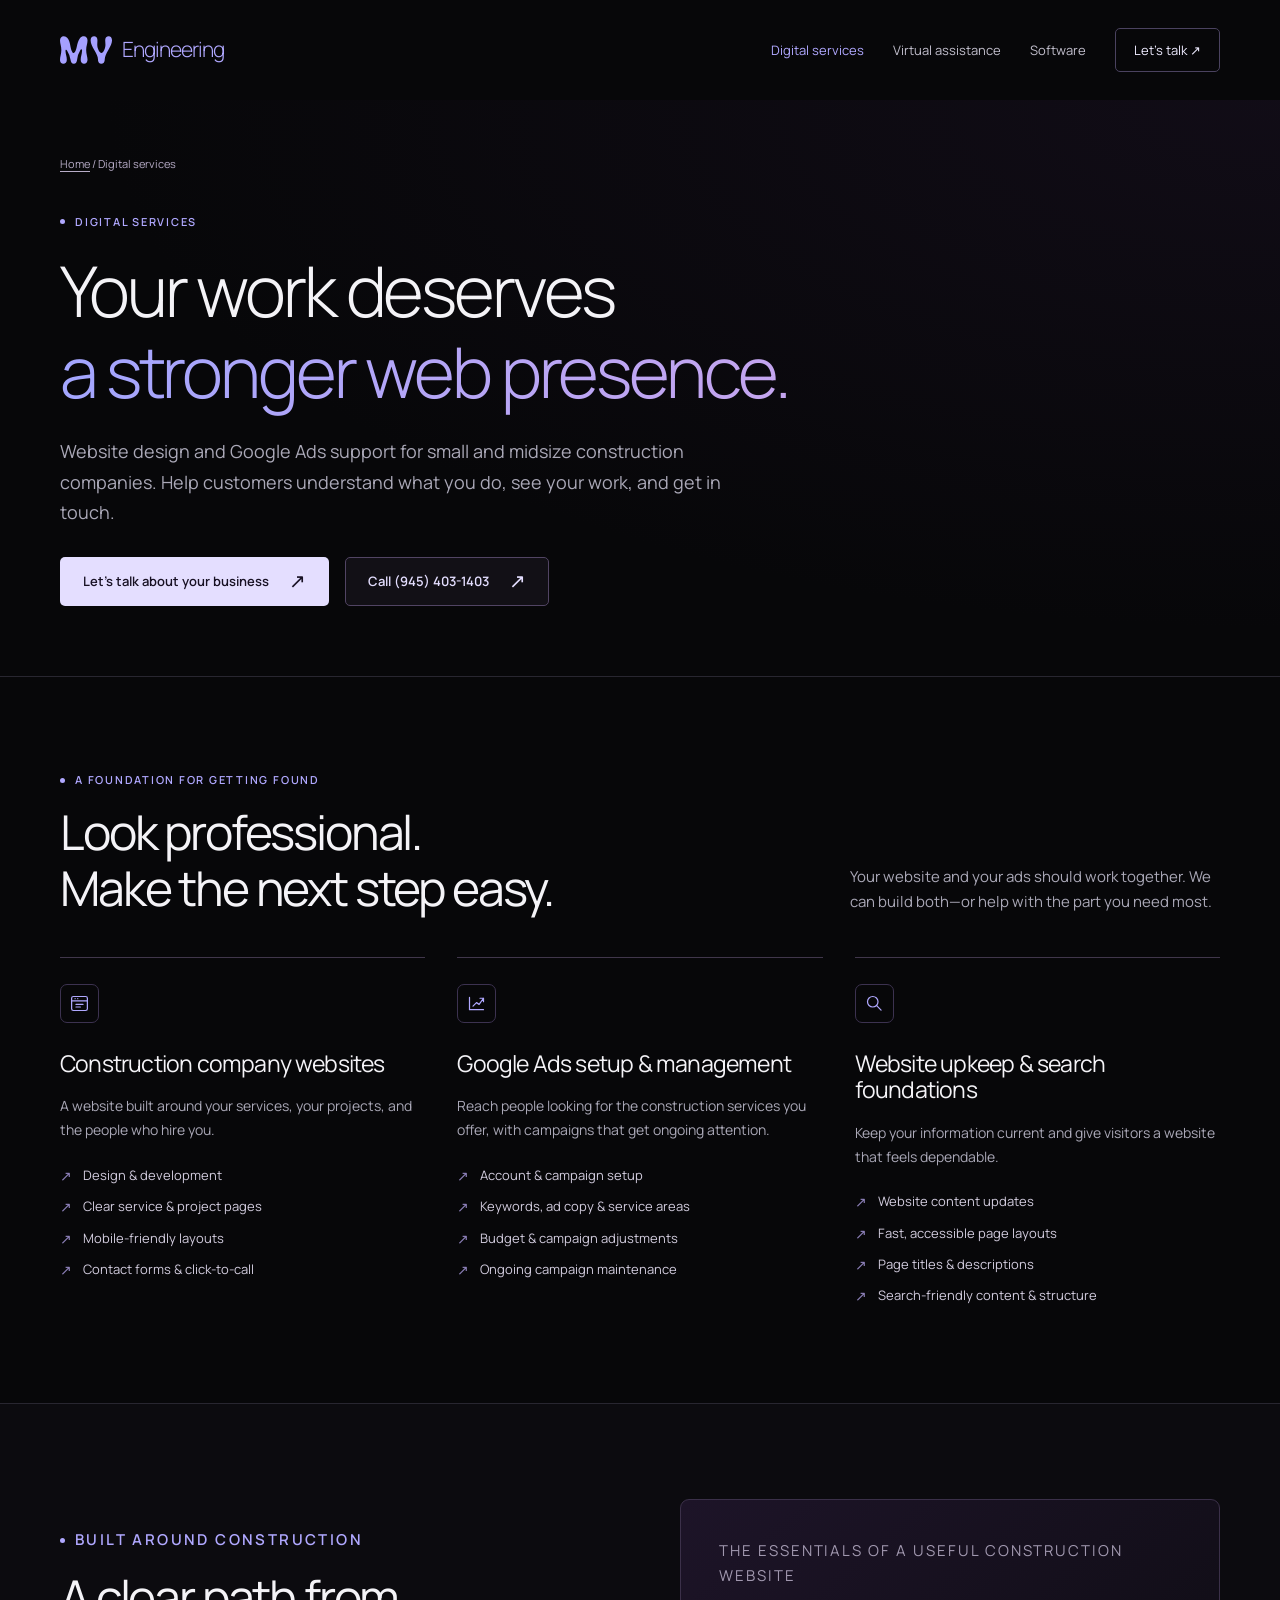
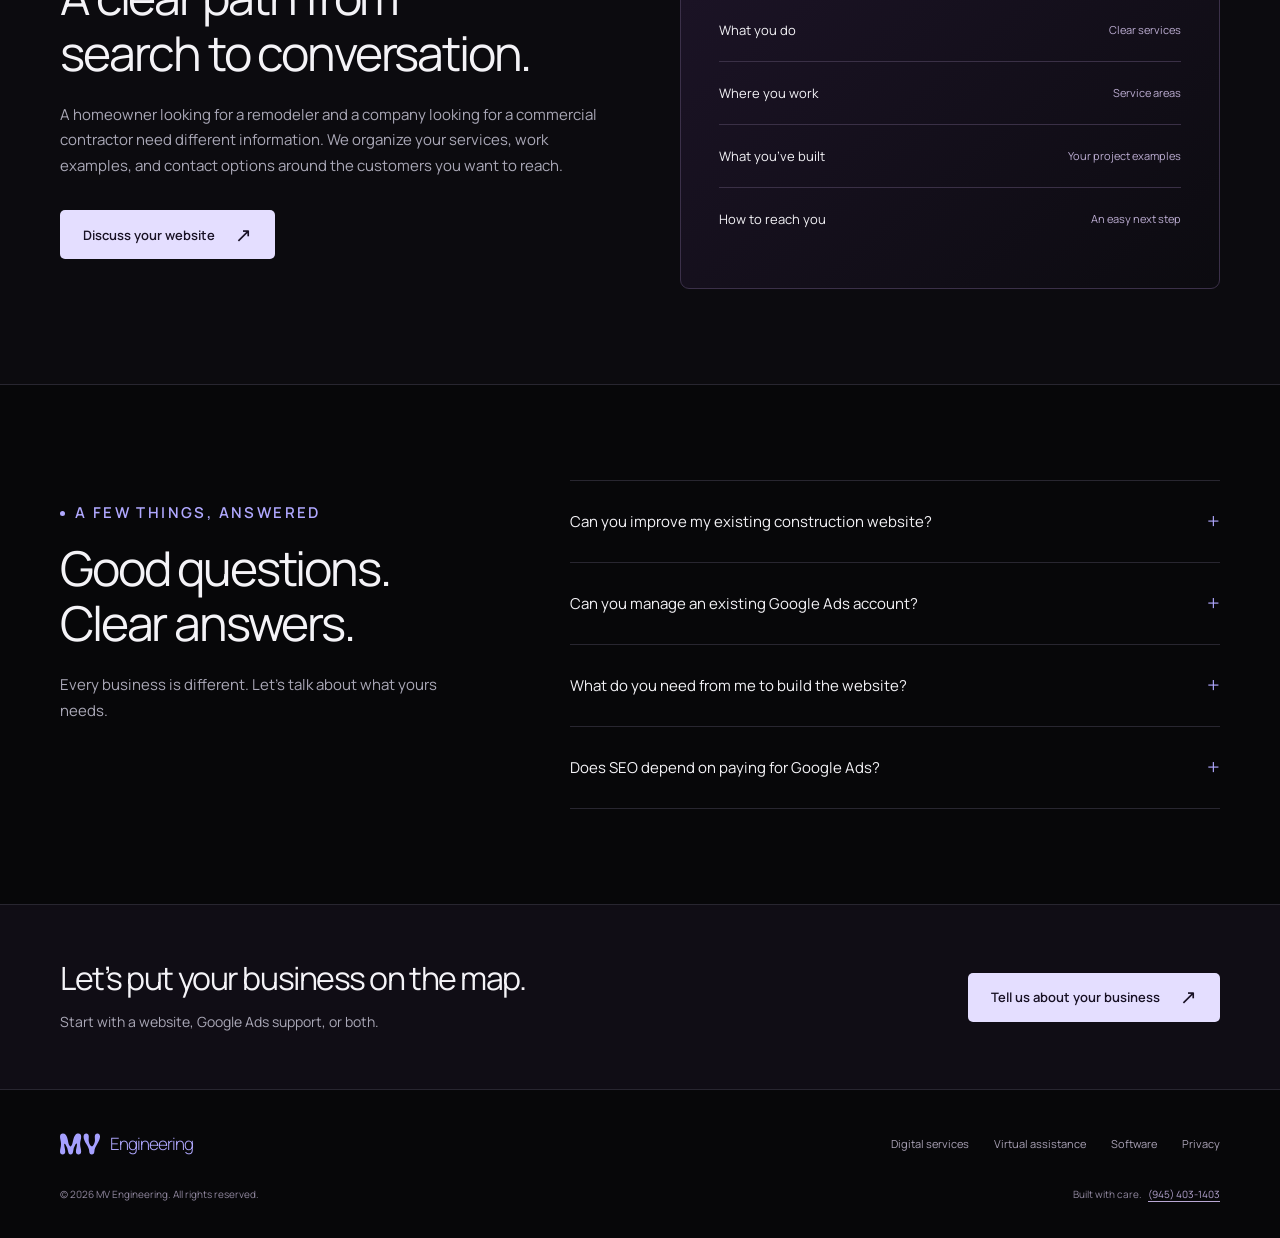
==== construction-digital-services/index.html @ 53a400e5 "Rebuild construction digital services and VA site for speed and search" ====
<!doctype html>
<html lang="en"><head>
<meta charset="utf-8"><meta name="viewport" content="width=device-width,initial-scale=1"><meta name="theme-color" content="#070709">
<title>Construction Websites &amp; Google Ads | MV Engineering</title><meta name="description" content="Website design, website maintenance, and Google Ads setup and management for construction companies. A stronger online presence, built around your business."><meta name="robots" content="index,follow,max-image-preview:large">
<link rel="canonical" href="https://mvengineering.dev/construction-digital-services/"><link rel="icon" type="image/svg+xml" href="/assets/logo.svg">
<link rel="preload" as="font" type="font/woff2" href="/assets/manrope-latin.woff2" crossorigin><link rel="stylesheet" href="/assets/site.css">
<meta property="og:type" content="website"><meta property="og:site_name" content="MV Engineering"><meta property="og:locale" content="en_US"><meta property="og:title" content="Construction Websites &amp; Google Ads | MV Engineering"><meta property="og:description" content="Website design, website maintenance, and Google Ads setup and management for construction companies. A stronger online presence, built around your business."><meta property="og:url" content="https://mvengineering.dev/construction-digital-services/"><meta property="og:image" content="https://mvengineering.dev/social-card.png"><meta property="og:image:width" content="1200"><meta property="og:image:height" content="630"><meta property="og:image:alt" content="MV Engineering — websites, Google Ads and virtual assistance for construction businesses."><meta name="twitter:card" content="summary_large_image">
<script type="application/ld+json">[{"@context":"https://schema.org","@type":"Organization","@id":"https://mvengineering.dev/#organization","name":"MV Engineering","url":"https://mvengineering.dev/","logo":"https://mvengineering.dev/assets/logo.svg","telephone":"+19454031403","description":"Websites, Google Ads setup and management, virtual assistance, and software services for small and midsize construction businesses.","hasOfferCatalog":{"@type":"OfferCatalog","name":"MV Engineering services","itemListElement":[{"@type":"OfferCatalog","name":"Digital services","itemListElement":[{"@type":"Service","name":"Construction company websites","url":"https://mvengineering.dev/construction-digital-services/"},{"@type":"Service","name":"Google Ads setup and management","url":"https://mvengineering.dev/construction-digital-services/"}]},{"@type":"Service","name":"Virtual assistance for construction businesses","url":"https://mvengineering.dev/virtual-assistance/"},{"@type":"Service","name":"Software and automation","url":"https://mvengineering.dev/software/"}]}},{"@context":"https://schema.org","@type":"WebPage","@id":"https://mvengineering.dev/construction-digital-services/#webpage","url":"https://mvengineering.dev/construction-digital-services/","name":"Construction Websites & Google Ads | MV Engineering","description":"Website design, website maintenance, and Google Ads setup and management for construction companies. A stronger online presence, built around your business.","isPartOf":{"@id":"https://mvengineering.dev/#website"},"about":{"@id":"https://mvengineering.dev/#organization"}},{"@context":"https://schema.org","@type":"Service","name":"Websites and Google Ads for construction companies","description":"Website design, website maintenance, and Google Ads setup and management for construction companies. A stronger online presence, built around your business.","url":"https://mvengineering.dev/construction-digital-services/","provider":{"@id":"https://mvengineering.dev/#organization"}}]</script><script src="/assets/site.js" defer></script>
</head><body><a class="skip-link" href="#main">Skip to content</a><header class="header container"><a class="brand" href="/" aria-label="MV Engineering home"><img src="/assets/logo.svg" width="52" height="28" alt=""><span>Engineering</span></a><button class="menu-toggle" type="button" aria-expanded="false" aria-controls="navigation">Menu <span aria-hidden="true">☰</span></button><nav id="navigation" class="nav" aria-label="Main navigation"><a href="/construction-digital-services/" aria-current="page">Digital services</a><a href="/virtual-assistance/">Virtual assistance</a><a href="/software/">Software</a><a class="nav-contact" href="/#contact">Let’s talk <span aria-hidden="true">↗</span></a></nav></header><main id="main"><section class="subhero"><div class="container"><p class="breadcrumb"><a href="/">Home</a> <span aria-hidden="true">/</span> Digital services</p><p class="eyebrow"><span class="dot" aria-hidden="true"></span>Digital services</p><h1>Your work deserves<br><span class="gradient-text">a stronger web presence.</span></h1><p class="intro">Website design and Google Ads support for small and midsize construction companies. Help customers understand what you do, see your work, and get in touch.</p><div class="actions"><a class="button" href="/#contact">Let’s talk about your business<span class="arrow" aria-hidden="true">↗</span></a><a class="button secondary" href="tel:+19454031403">Call (945) 403-1403<span class="arrow" aria-hidden="true">↗</span></a></div></div></section>
<section class="section container"><div class="section-top"><div><p class="eyebrow"><span class="dot" aria-hidden="true"></span>A foundation for getting found</p><h2>Look professional.<br>Make the next step easy.</h2></div><p>Your website and your ads should work together. We can build both—or help with the part you need most.</p></div><div class="detail-grid"><article class="detail-card"><span class="icon-box" aria-hidden="true"><svg viewBox="0 0 24 24" fill="none" stroke="currentColor" stroke-width="1.4" stroke-linecap="round" stroke-linejoin="round"><rect x="3" y="4" width="18" height="16" rx="2"/><path d="M3 9h18M7 6.5h.01M10 6.5h.01M8 13h8M8 16h5"/></svg></span><h3>Construction company websites</h3><p>A website built around your services, your projects, and the people who hire you.</p><ul class="service-list"><li>Design &amp; development</li><li>Clear service &amp; project pages</li><li>Mobile-friendly layouts</li><li>Contact forms &amp; click-to-call</li></ul></article><article class="detail-card"><span class="icon-box" aria-hidden="true"><svg viewBox="0 0 24 24" fill="none" stroke="currentColor" stroke-width="1.4" stroke-linecap="round" stroke-linejoin="round"><path d="M4 19V5M4 19h16M8 15l4-4 3 2 5-7M16 6h4v4"/></svg></span><h3>Google Ads setup &amp; management</h3><p>Reach people looking for the construction services you offer, with campaigns that get ongoing attention.</p><ul class="service-list"><li>Account &amp; campaign setup</li><li>Keywords, ad copy &amp; service areas</li><li>Budget &amp; campaign adjustments</li><li>Ongoing campaign maintenance</li></ul></article><article class="detail-card"><span class="icon-box" aria-hidden="true"><svg viewBox="0 0 24 24" fill="none" stroke="currentColor" stroke-width="1.4" stroke-linecap="round" stroke-linejoin="round"><circle cx="10" cy="10" r="6"/><path d="m14.5 14.5 5 5"/></svg></span><h3>Website upkeep &amp; search foundations</h3><p>Keep your information current and give visitors a website that feels dependable.</p><ul class="service-list"><li>Website content updates</li><li>Fast, accessible page layouts</li><li>Page titles &amp; descriptions</li><li>Search-friendly content &amp; structure</li></ul></article></div></section>
<section class="section process"><div class="container split"><div><p class="eyebrow"><span class="dot" aria-hidden="true"></span>Built around construction</p><h2>A clear path from<br>search to conversation.</h2><p>A homeowner looking for a remodeler and a company looking for a commercial contractor need different information. We organize your services, work examples, and contact options around the customers you want to reach.</p><div class="actions"><a class="button" href="/#contact">Discuss your website<span class="arrow" aria-hidden="true">↗</span></a></div></div><div class="statement"><p class="small-label">The essentials of a useful construction website</p><div class="line"><span>What you do</span><span>Clear services</span></div><div class="line"><span>Where you work</span><span>Service areas</span></div><div class="line"><span>What you’ve built</span><span>Your project examples</span></div><div class="line"><span>How to reach you</span><span>An easy next step</span></div></div></div></section>
<section class="section container"><div class="faq-layout"><div><p class="eyebrow"><span class="dot" aria-hidden="true"></span>A few things, answered</p><h2>Good questions.<br>Clear answers.</h2><p>Every business is different. Let’s talk about what yours needs.</p></div><div class="faq-list"><details><summary>Can you improve my existing construction website?</summary><p>Yes. We can discuss updates to an existing website or a rebuild, depending on its current condition and what your business needs.</p></details><details><summary>Can you manage an existing Google Ads account?</summary><p>Yes. We can help with an existing account as well as a new setup. We first review the goals, current campaigns, service areas, and budget.</p></details><details><summary>What do you need from me to build the website?</summary><p>Your services, service areas, business contact details, and any branding or project photos you want to use. We’ll discuss the content and priorities before starting.</p></details><details><summary>Does SEO depend on paying for Google Ads?</summary><p>No. Your site’s search foundations are part of the website work. Google Ads campaigns are a separate way to reach potential customers; you do not need an active campaign to have a search-friendly website.</p></details></div></div></section><section class="cta-band"><div class="container"><div><h2>Let’s put your business on the map.</h2><p>Start with a website, Google Ads support, or both.</p></div><a class="button" href="/#contact">Tell us about your business<span class="arrow" aria-hidden="true">↗</span></a></div></section></main><footer class="footer"><div class="container"><div class="footer-top"><a class="brand" href="/" aria-label="MV Engineering home"><img src="/assets/logo.svg" width="52" height="28" alt=""><span>Engineering</span></a><nav class="footer-links" aria-label="Footer navigation"><a href="/construction-digital-services/">Digital services</a><a href="/virtual-assistance/">Virtual assistance</a><a href="/software/">Software</a><a href="/privacy/">Privacy</a></nav></div><div class="footer-bottom"><span>© <span data-year>2026</span> MV Engineering. All rights reserved.</span><span>Built with care. &nbsp; <a href="tel:+19454031403">(945) 403-1403</a></span></div></div></footer></body></html>
---- assets/site.css ----
@font-face{font-family:Manrope;src:url('/assets/manrope-latin.woff2') format('woff2');font-style:normal;font-weight:300 700;font-display:swap}
:root{color-scheme:dark;--bg:#070709;--panel:#101014;--text:#f4f3f7;--muted:#aaa8b7;--accent:#b0a8ff;--border:#282630;--font:Manrope,Arial,sans-serif}
*{box-sizing:border-box}html{scroll-padding-top:28px}body{margin:0;background:var(--bg);color:var(--text);font-family:var(--font);font-weight:400;font-size:16px;line-height:1.7;-webkit-font-smoothing:antialiased}a{color:inherit;text-decoration:none}button,input,select,textarea{font:inherit}button,a,input,textarea,select{-webkit-tap-highlight-color:transparent}a:focus-visible,button:focus-visible,summary:focus-visible{outline:2px solid var(--accent);outline-offset:5px}input:focus,textarea:focus,select:focus{outline:2px solid var(--accent);outline-offset:2px}::selection{color:white;background:#554891}img,svg{display:block;max-width:100%}button{cursor:pointer}p,h1,h2,h3{margin:0}p{color:var(--muted)}h1,h2,h3{font-weight:400;line-height:1.15;letter-spacing:-.045em}h1{font-size:clamp(42px,6.8vw,86px);font-weight:300}h2{font-size:clamp(32px,4vw,48px)}h3{font-size:25px;letter-spacing:-.035em}.container{width:min(1160px,calc(100% - 64px));margin-inline:auto}.skip-link{position:absolute;top:-80px;left:20px;background:var(--accent);color:#070709;padding:12px 20px;z-index:10}.skip-link:focus{top:12px}.header{position:relative;z-index:2;display:flex;align-items:center;justify-content:space-between;gap:24px;min-height:100px}.brand{display:flex;align-items:center;gap:10px;flex-shrink:0;font-size:21px;font-weight:300;letter-spacing:-1px;color:var(--accent)}.brand img{width:52px;height:28px}.nav{display:flex;align-items:center;gap:29px;font-size:13px}.nav>a{color:#c2bfcd;padding-block:10px}.nav>a:hover,.nav>a[aria-current=page]{color:var(--accent)}.nav .nav-contact{padding:10px 18px;border:1px solid #4a425f;border-radius:5px;color:#eeebff}.menu-toggle{display:none;background:none;border:1px solid var(--border);border-radius:5px;color:var(--text);padding:9px 12px;font-size:13px}.hero-wrap{position:relative;isolation:isolate;overflow:hidden;border-bottom:1px solid var(--border)}.hero-art{position:absolute;inset:0 0 auto;height:780px;z-index:-1;pointer-events:none;background:url('/assets/glass.svg') right top/auto 100% no-repeat;opacity:.68}.hero-art:after{content:'';position:absolute;inset:0;background:linear-gradient(180deg,transparent 55%,var(--bg) 100%)}.hero{text-align:center;padding:78px 0 64px;position:relative}.eyebrow{display:flex;align-items:center;gap:10px;color:var(--accent);font-size:11px;line-height:1.5;font-weight:600;text-transform:uppercase;letter-spacing:.16em}.eyebrow.center{justify-content:center}.eyebrow .dot{width:5px;height:5px;background:var(--accent);border-radius:50%}.hero h1{max-width:1030px;margin:23px auto}.gradient-text{color:var(--accent);background:linear-gradient(100deg,#a3a6ff,#c5a5ef);-webkit-background-clip:text;background-clip:text;-webkit-text-fill-color:transparent}.hero .intro{font-size:18px;line-height:1.8;max-width:670px;margin:0 auto;color:#c3bfce}.actions{display:flex;align-items:center;gap:16px;margin-top:32px;flex-wrap:wrap}.hero .actions{justify-content:center}.button{display:inline-flex;align-items:center;justify-content:center;gap:20px;min-height:49px;padding:12px 22px;border-radius:5px;border:1px solid transparent;background:#e4deff;color:#181124;font-size:13px;font-weight:600;text-decoration:none}.button:hover{background:#f1edff}.button .arrow{font-size:20px;font-weight:400;line-height:1}.button.secondary{background:#121016;border-color:#514463;color:#e4deff}.button.secondary:hover{background:#21182e}.hero-note{font-size:11px;margin-top:21px;letter-spacing:.03em;color:#aaa2b8}.hero-bottom{display:flex;justify-content:space-between;align-items:center;gap:18px;padding:25px 0;border-top:1px solid #383040;font-size:12px;color:#bab5c6}.hero-bottom .label{font-size:10px;text-transform:uppercase;letter-spacing:.14em;color:#888191}.hero-bottom .items{display:flex;gap:28px}.hero-bottom span{white-space:nowrap}.section{padding-block:95px}.section-top{display:flex;justify-content:space-between;align-items:end;gap:50px;margin-bottom:42px}.section-top h2{margin-top:16px}.section-top>p{max-width:370px;font-size:15px}.services-grid{display:grid;grid-template-columns:1fr 1fr;gap:22px}.service-card{position:relative;padding:34px 34px 29px;background:linear-gradient(135deg,#16121f,#0e0e12 75%);border:1px solid #332b40;border-radius:9px;display:flex;flex-direction:column}.service-card.va{background:linear-gradient(135deg,#11151c,#0e0e12 75%);border-color:#29303a}.card-top{display:flex;justify-content:space-between;align-items:center;margin-bottom:35px}.service-number{font-size:11px;letter-spacing:.08em;color:#94889d}.icon-box{width:39px;height:39px;display:grid;place-items:center;border:1px solid #3c3250;border-radius:7px;color:var(--accent)}.icon-box svg{width:21px;height:21px}.service-card h3{font-size:30px;margin-bottom:17px}.service-card>p{font-size:15px;max-width:430px}.service-list{list-style:none;padding:0;margin:27px 0 31px;display:grid;gap:9px;color:#d2ccde;font-size:13px}.service-list li{display:flex;gap:11px;align-items:start}.service-list li:before{content:'↗';color:#8d80b9;font-size:14px}.text-link{display:inline-flex;align-items:center;gap:22px;align-self:start;color:var(--accent);font-weight:500;font-size:13px;margin-top:auto;min-height:44px}.text-link:hover{text-decoration:underline;text-underline-offset:5px}.software-strip{display:grid;grid-template-columns:1.1fr 1fr auto;gap:32px;align-items:center;padding:30px 0 0;margin-top:26px;border-top:1px solid var(--border)}.software-strip h3{font-size:23px}.software-strip p{font-size:13px}.small-label{font-size:10px;color:#a198af;letter-spacing:.13em;text-transform:uppercase;margin-bottom:10px}.process{background:#0c0b0f;border-block:1px solid var(--border)}.steps{display:grid;grid-template-columns:repeat(3,1fr);gap:40px;margin-top:42px}.step{padding-top:23px;border-top:1px solid #44394f}.step-num{color:#b6a0df;font-size:11px;font-weight:600;letter-spacing:.1em}.step h3{font-size:22px;margin:21px 0 14px}.step p{font-size:14px}.process-note{margin-top:37px;font-size:12px;color:#b3a9c2}.faq-layout{display:grid;grid-template-columns:.85fr 1.3fr;gap:85px}.faq-layout h2{margin-top:15px}.faq-layout>div>p{font-size:15px;margin-top:22px}.faq-list details{border-bottom:1px solid var(--border);padding:19px 0}.faq-list details:first-child{border-top:1px solid var(--border)}summary{cursor:pointer;list-style:none;display:flex;align-items:center;justify-content:space-between;gap:25px;font-size:15px;line-height:1.5;padding:5px 0}summary::-webkit-details-marker{display:none}summary:after{content:'+';color:var(--accent);font-size:22px;font-weight:300}details[open] summary:after{content:'−'}details>p{font-size:14px;line-height:1.9;padding:15px 28px 4px 0}.contact{border-top:1px solid #382e45;background:linear-gradient(120deg,#17101f,#0b0a0e 60%)}.contact-layout{display:grid;grid-template-columns:1fr 1fr;gap:95px}.contact h2{font-size:clamp(38px,4.2vw,54px);margin:18px 0 22px}.contact-copy>p{font-size:15px;max-width:370px}.contact-phone{font-size:26px;letter-spacing:-.04em;color:#d1c3ef;display:inline-block;margin:32px 0 5px}.contact-phone:hover{text-decoration:underline}.contact-small{font-size:12px!important}.form-grid{display:grid;grid-template-columns:1fr 1fr;gap:18px}.field.full{grid-column:1/-1}.field label{display:block;font-size:12px;margin-bottom:8px;color:#cfcbda}.field input,.field textarea,.field select{width:100%;border:1px solid #3a3344;background:#101015;border-radius:5px;color:var(--text);padding:12px 14px;font-size:13px}.field input{min-height:47px}.field textarea{resize:vertical;min-height:120px}.field select{min-height:47px}.field input::placeholder,.field textarea::placeholder{color:#8e869c}.form-submit{display:flex;gap:18px;align-items:start;margin-top:20px}.form-submit .button{flex-shrink:0}.form-disclosure{font-size:10px;line-height:1.8;margin-top:2px;max-width:250px;color:#a8a0b4}.form-disclosure a{text-decoration:underline;text-underline-offset:3px}.status{font-size:13px;min-height:24px;margin-top:13px;color:var(--accent)}.status.error{color:#ffc1bf}.button:disabled{opacity:.65;cursor:wait}.honeypot{position:absolute;width:1px;height:1px;overflow:hidden;clip-path:inset(50%)}.footer{padding:35px 0}.footer-top{display:flex;justify-content:space-between;align-items:center;gap:25px}.footer .brand{font-size:17px}.footer .brand img{width:40px;height:22px}.footer-links{display:flex;gap:25px;font-size:11px;color:#aaa2b6}.footer-links a{padding-block:10px}.footer-links a:hover{color:var(--accent)}.footer-bottom{display:flex;justify-content:space-between;gap:20px;margin-top:22px;font-size:10px;color:#91889f}.footer-bottom a{color:#b8a7d4}.subhero{padding:55px 0 70px;border-bottom:1px solid var(--border);background:radial-gradient(ellipse at top right,#25173255,transparent 65%)}.breadcrumb{font-size:11px;color:#b7acc7;margin-bottom:40px}.breadcrumb a{text-decoration:underline;text-underline-offset:3px}.subhero h1{max-width:970px;font-size:clamp(40px,5.5vw,70px);margin:20px 0 25px}.subhero .intro{font-size:18px;max-width:680px}.subhero .actions{margin-top:29px}.detail-grid{display:grid;grid-template-columns:repeat(3,1fr);gap:32px}.detail-card{border-top:1px solid #40364b;padding-top:26px}.detail-card .icon-box{margin-bottom:27px}.detail-card h3{font-size:23px;margin-bottom:18px}.detail-card p{font-size:14px}.detail-card .service-list{margin:23px 0 0;line-height:1.6}.split{display:grid;grid-template-columns:1fr 1fr;gap:80px;align-items:center}.split h2{margin:18px 0 22px}.split p{font-size:15px}.statement{padding:38px;border:1px solid #3b3049;background:linear-gradient(140deg,#1d1428,#0c0b10);border-radius:9px}.statement .line{display:flex;justify-content:space-between;align-items:center;gap:25px;font-size:13px;padding:20px 0;border-bottom:1px solid #3a3046}.statement .line:last-child{border:0}.statement .line span:last-child{color:#bcadd2;font-size:11px}.statement .line svg{width:18px;height:18px;color:#b6a0df}.cta-band{padding:55px 0;border-block:1px solid var(--border);background:#100d15}.cta-band .container{display:flex;align-items:center;justify-content:space-between;gap:35px}.cta-band h2{font-size:32px}.cta-band p{font-size:14px;margin-top:13px}.prose{max-width:740px;margin-inline:auto;padding-block:70px}.prose h2{font-size:25px;margin:36px 0 17px}.prose p{font-size:15px;margin-bottom:15px}.prose a{color:var(--accent);text-decoration:underline}.notfound{text-align:center;min-height:65vh;padding:100px 0}.notfound h1{font-size:56px;margin:20px 0}.notfound .actions{justify-content:center}
.footer-bottom a{text-decoration:underline;text-underline-offset:3px}
@media(min-width:1450px){.hero-art{background-position:center top;background-size:cover}}
@media(max-width:900px){.container{width:calc(100% - 48px)}.nav{gap:18px}.header{min-height:87px}.hero{padding-top:62px}.section{padding-block:72px}.section-top{gap:25px}.section-top>p{max-width:310px}.service-card{padding:27px}.software-strip{grid-template-columns:1fr 1fr}.software-strip .text-link{grid-column:2}.contact-layout{gap:45px}.faq-layout{gap:40px;grid-template-columns:1fr 1.3fr}.detail-grid{gap:23px}.split{gap:40px}.footer-links{gap:16px}.hero-bottom .items{gap:18px}}
@media(max-width:650px){.container{width:calc(100% - 40px)}.header{min-height:83px;flex-wrap:wrap;gap:0}.brand{font-size:19px}.brand img{width:46px;height:25px}.js .menu-toggle{display:block}.nav{width:100%;justify-content:space-between;gap:12px;padding:0 0 18px;font-size:11px}.js .nav{display:none}.js .nav.is-open{display:flex;flex-wrap:wrap;padding-top:10px}.nav .nav-contact{padding:8px 12px}.hero{padding:57px 0 44px}.eyebrow{font-size:9px;letter-spacing:.12em}.hero h1{font-size:clamp(39px,10.3vw,64px);margin:25px auto;line-height:1.12;letter-spacing:-.05em}.hero .intro{font-size:15px;line-height:1.85}.hero .actions{gap:12px;margin-top:29px}.button{font-size:12px;padding:12px 17px;gap:15px}.hero-note{font-size:10px}.hero-art{height:680px;background-position:50% top;background-size:auto 100%;opacity:.4}.hero-bottom{flex-direction:column;align-items:start;padding:22px 0;gap:12px}.hero-bottom .items{flex-wrap:wrap;gap:10px 20px;font-size:11px}.section{padding-block:61px}.section-top{display:block;margin-bottom:30px}.section-top>p{margin-top:20px;max-width:none;font-size:14px}.services-grid{grid-template-columns:1fr;gap:18px}.service-card{padding:27px 25px}.card-top{margin-bottom:25px}.service-card h3{font-size:29px}.service-card>p{font-size:14px}.service-list{font-size:12px;margin-top:23px}.software-strip{grid-template-columns:1fr;gap:17px;padding-top:28px}.software-strip .text-link{grid-column:auto}.software-strip p{max-width:380px}.steps{grid-template-columns:1fr;gap:27px;margin-top:30px}.step h3{margin-top:14px}.step p{max-width:440px}.faq-layout{grid-template-columns:1fr;gap:29px}.faq-layout>div>p{margin-top:17px}.faq-list summary{font-size:14px}.contact-layout{grid-template-columns:1fr;gap:32px}.contact h2{font-size:43px}.contact-phone{margin-top:24px;font-size:25px}.form-grid{gap:16px}.form-submit{gap:14px;flex-direction:column}.form-disclosure{max-width:none}.footer-top{align-items:start;gap:20px;flex-direction:column}.footer-links{flex-wrap:wrap;gap:8px 22px}.footer-bottom{font-size:9px;flex-direction:column;gap:9px}.subhero{padding:35px 0 54px}.breadcrumb{margin-bottom:30px}.subhero h1{font-size:43px}.subhero .intro{font-size:16px}.detail-grid{grid-template-columns:1fr;gap:34px}.detail-card .icon-box{margin-bottom:22px}.split{grid-template-columns:1fr;gap:32px}.statement{padding:22px}.cta-band .container{display:block}.cta-band .button{margin-top:25px}.cta-band h2{font-size:30px}.prose{padding-block:35px}.notfound{padding-top:60px}.notfound h1{font-size:41px}}
@media(max-width:360px){.container{width:calc(100% - 32px)}.hero h1{font-size:35px}.hero .actions{flex-direction:column}.form-grid{grid-template-columns:1fr}.field.full{grid-column:auto}.nav{font-size:10px;gap:8px}}
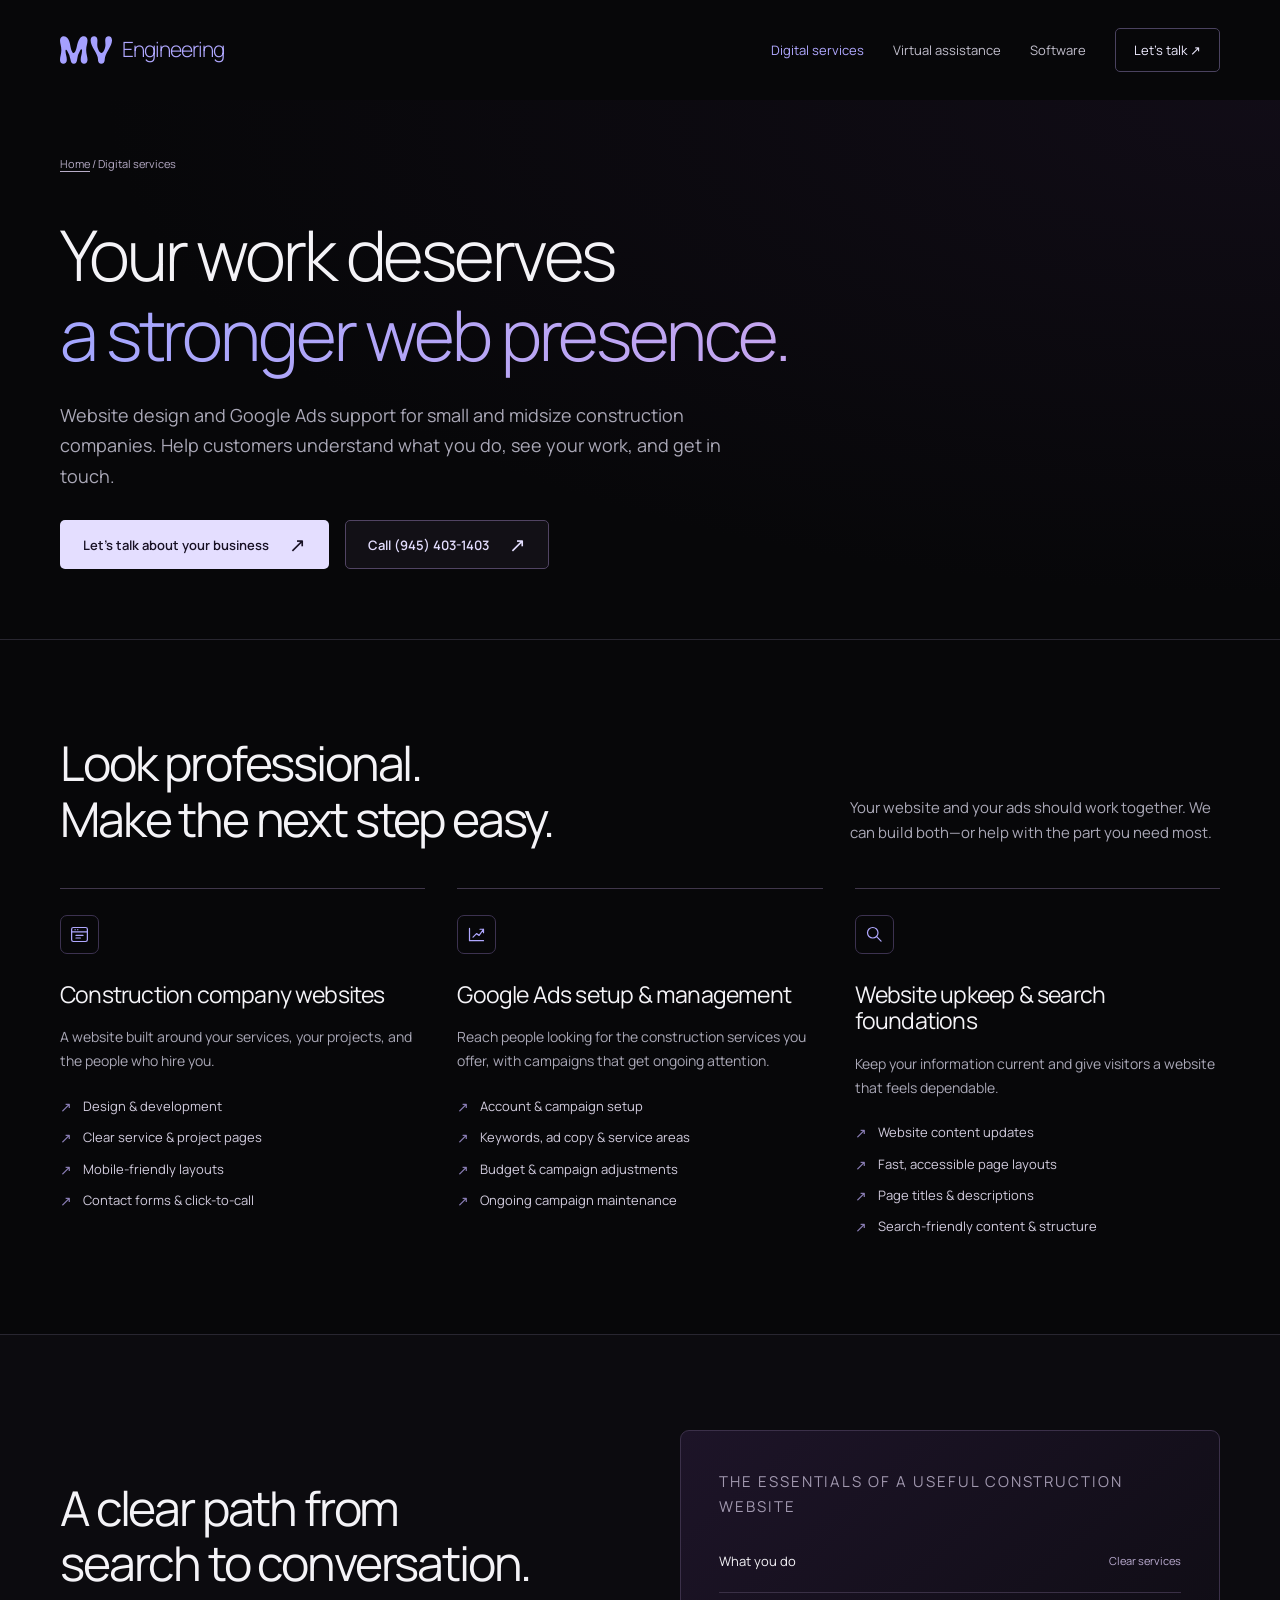
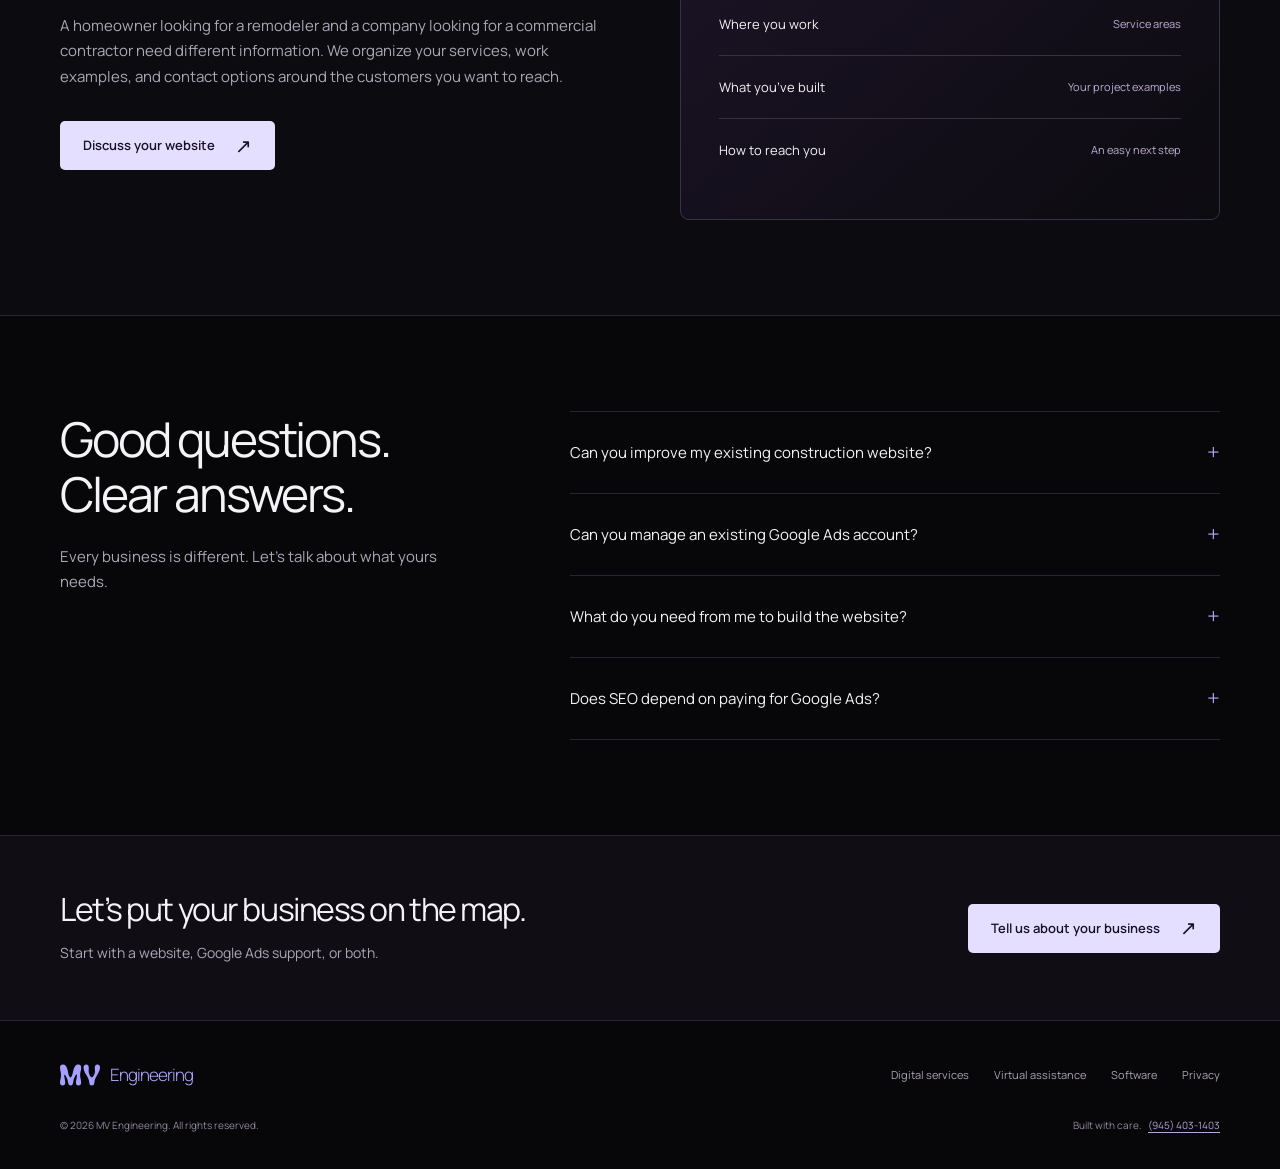
==== commit 0703258c: "Restore original engineering copy and remove dot section labels" ====
--- a/construction-digital-services/index.html
+++ b/construction-digital-services/index.html
@@ -6,7 +6,7 @@
 <link rel="preload" as="font" type="font/woff2" href="/assets/manrope-latin.woff2" crossorigin><link rel="stylesheet" href="/assets/site.css">
 <meta property="og:type" content="website"><meta property="og:site_name" content="MV Engineering"><meta property="og:locale" content="en_US"><meta property="og:title" content="Construction Websites &amp; Google Ads | MV Engineering"><meta property="og:description" content="Website design, website maintenance, and Google Ads setup and management for construction companies. A stronger online presence, built around your business."><meta property="og:url" content="https://mvengineering.dev/construction-digital-services/"><meta property="og:image" content="https://mvengineering.dev/social-card.png"><meta property="og:image:width" content="1200"><meta property="og:image:height" content="630"><meta property="og:image:alt" content="MV Engineering — websites, Google Ads and virtual assistance for construction businesses."><meta name="twitter:card" content="summary_large_image">
 <script type="application/ld+json">[{"@context":"https://schema.org","@type":"Organization","@id":"https://mvengineering.dev/#organization","name":"MV Engineering","url":"https://mvengineering.dev/","logo":"https://mvengineering.dev/assets/logo.svg","telephone":"+19454031403","description":"Websites, Google Ads setup and management, virtual assistance, and software services for small and midsize construction businesses.","hasOfferCatalog":{"@type":"OfferCatalog","name":"MV Engineering services","itemListElement":[{"@type":"OfferCatalog","name":"Digital services","itemListElement":[{"@type":"Service","name":"Construction company websites","url":"https://mvengineering.dev/construction-digital-services/"},{"@type":"Service","name":"Google Ads setup and management","url":"https://mvengineering.dev/construction-digital-services/"}]},{"@type":"Service","name":"Virtual assistance for construction businesses","url":"https://mvengineering.dev/virtual-assistance/"},{"@type":"Service","name":"Software and automation","url":"https://mvengineering.dev/software/"}]}},{"@context":"https://schema.org","@type":"WebPage","@id":"https://mvengineering.dev/construction-digital-services/#webpage","url":"https://mvengineering.dev/construction-digital-services/","name":"Construction Websites & Google Ads | MV Engineering","description":"Website design, website maintenance, and Google Ads setup and management for construction companies. A stronger online presence, built around your business.","isPartOf":{"@id":"https://mvengineering.dev/#website"},"about":{"@id":"https://mvengineering.dev/#organization"}},{"@context":"https://schema.org","@type":"Service","name":"Websites and Google Ads for construction companies","description":"Website design, website maintenance, and Google Ads setup and management for construction companies. A stronger online presence, built around your business.","url":"https://mvengineering.dev/construction-digital-services/","provider":{"@id":"https://mvengineering.dev/#organization"}}]</script><script src="/assets/site.js" defer></script>
-</head><body><a class="skip-link" href="#main">Skip to content</a><header class="header container"><a class="brand" href="/" aria-label="MV Engineering home"><img src="/assets/logo.svg" width="52" height="28" alt=""><span>Engineering</span></a><button class="menu-toggle" type="button" aria-expanded="false" aria-controls="navigation">Menu <span aria-hidden="true">☰</span></button><nav id="navigation" class="nav" aria-label="Main navigation"><a href="/construction-digital-services/" aria-current="page">Digital services</a><a href="/virtual-assistance/">Virtual assistance</a><a href="/software/">Software</a><a class="nav-contact" href="/#contact">Let’s talk <span aria-hidden="true">↗</span></a></nav></header><main id="main"><section class="subhero"><div class="container"><p class="breadcrumb"><a href="/">Home</a> <span aria-hidden="true">/</span> Digital services</p><p class="eyebrow"><span class="dot" aria-hidden="true"></span>Digital services</p><h1>Your work deserves<br><span class="gradient-text">a stronger web presence.</span></h1><p class="intro">Website design and Google Ads support for small and midsize construction companies. Help customers understand what you do, see your work, and get in touch.</p><div class="actions"><a class="button" href="/#contact">Let’s talk about your business<span class="arrow" aria-hidden="true">↗</span></a><a class="button secondary" href="tel:+19454031403">Call (945) 403-1403<span class="arrow" aria-hidden="true">↗</span></a></div></div></section>
-<section class="section container"><div class="section-top"><div><p class="eyebrow"><span class="dot" aria-hidden="true"></span>A foundation for getting found</p><h2>Look professional.<br>Make the next step easy.</h2></div><p>Your website and your ads should work together. We can build both—or help with the part you need most.</p></div><div class="detail-grid"><article class="detail-card"><span class="icon-box" aria-hidden="true"><svg viewBox="0 0 24 24" fill="none" stroke="currentColor" stroke-width="1.4" stroke-linecap="round" stroke-linejoin="round"><rect x="3" y="4" width="18" height="16" rx="2"/><path d="M3 9h18M7 6.5h.01M10 6.5h.01M8 13h8M8 16h5"/></svg></span><h3>Construction company websites</h3><p>A website built around your services, your projects, and the people who hire you.</p><ul class="service-list"><li>Design &amp; development</li><li>Clear service &amp; project pages</li><li>Mobile-friendly layouts</li><li>Contact forms &amp; click-to-call</li></ul></article><article class="detail-card"><span class="icon-box" aria-hidden="true"><svg viewBox="0 0 24 24" fill="none" stroke="currentColor" stroke-width="1.4" stroke-linecap="round" stroke-linejoin="round"><path d="M4 19V5M4 19h16M8 15l4-4 3 2 5-7M16 6h4v4"/></svg></span><h3>Google Ads setup &amp; management</h3><p>Reach people looking for the construction services you offer, with campaigns that get ongoing attention.</p><ul class="service-list"><li>Account &amp; campaign setup</li><li>Keywords, ad copy &amp; service areas</li><li>Budget &amp; campaign adjustments</li><li>Ongoing campaign maintenance</li></ul></article><article class="detail-card"><span class="icon-box" aria-hidden="true"><svg viewBox="0 0 24 24" fill="none" stroke="currentColor" stroke-width="1.4" stroke-linecap="round" stroke-linejoin="round"><circle cx="10" cy="10" r="6"/><path d="m14.5 14.5 5 5"/></svg></span><h3>Website upkeep &amp; search foundations</h3><p>Keep your information current and give visitors a website that feels dependable.</p><ul class="service-list"><li>Website content updates</li><li>Fast, accessible page layouts</li><li>Page titles &amp; descriptions</li><li>Search-friendly content &amp; structure</li></ul></article></div></section>
-<section class="section process"><div class="container split"><div><p class="eyebrow"><span class="dot" aria-hidden="true"></span>Built around construction</p><h2>A clear path from<br>search to conversation.</h2><p>A homeowner looking for a remodeler and a company looking for a commercial contractor need different information. We organize your services, work examples, and contact options around the customers you want to reach.</p><div class="actions"><a class="button" href="/#contact">Discuss your website<span class="arrow" aria-hidden="true">↗</span></a></div></div><div class="statement"><p class="small-label">The essentials of a useful construction website</p><div class="line"><span>What you do</span><span>Clear services</span></div><div class="line"><span>Where you work</span><span>Service areas</span></div><div class="line"><span>What you’ve built</span><span>Your project examples</span></div><div class="line"><span>How to reach you</span><span>An easy next step</span></div></div></div></section>
-<section class="section container"><div class="faq-layout"><div><p class="eyebrow"><span class="dot" aria-hidden="true"></span>A few things, answered</p><h2>Good questions.<br>Clear answers.</h2><p>Every business is different. Let’s talk about what yours needs.</p></div><div class="faq-list"><details><summary>Can you improve my existing construction website?</summary><p>Yes. We can discuss updates to an existing website or a rebuild, depending on its current condition and what your business needs.</p></details><details><summary>Can you manage an existing Google Ads account?</summary><p>Yes. We can help with an existing account as well as a new setup. We first review the goals, current campaigns, service areas, and budget.</p></details><details><summary>What do you need from me to build the website?</summary><p>Your services, service areas, business contact details, and any branding or project photos you want to use. We’ll discuss the content and priorities before starting.</p></details><details><summary>Does SEO depend on paying for Google Ads?</summary><p>No. Your site’s search foundations are part of the website work. Google Ads campaigns are a separate way to reach potential customers; you do not need an active campaign to have a search-friendly website.</p></details></div></div></section><section class="cta-band"><div class="container"><div><h2>Let’s put your business on the map.</h2><p>Start with a website, Google Ads support, or both.</p></div><a class="button" href="/#contact">Tell us about your business<span class="arrow" aria-hidden="true">↗</span></a></div></section></main><footer class="footer"><div class="container"><div class="footer-top"><a class="brand" href="/" aria-label="MV Engineering home"><img src="/assets/logo.svg" width="52" height="28" alt=""><span>Engineering</span></a><nav class="footer-links" aria-label="Footer navigation"><a href="/construction-digital-services/">Digital services</a><a href="/virtual-assistance/">Virtual assistance</a><a href="/software/">Software</a><a href="/privacy/">Privacy</a></nav></div><div class="footer-bottom"><span>© <span data-year>2026</span> MV Engineering. All rights reserved.</span><span>Built with care. &nbsp; <a href="tel:+19454031403">(945) 403-1403</a></span></div></div></footer></body></html>
+</head><body><a class="skip-link" href="#main">Skip to content</a><header class="header container"><a class="brand" href="/" aria-label="MV Engineering home"><img src="/assets/logo.svg" width="52" height="28" alt=""><span>Engineering</span></a><button class="menu-toggle" type="button" aria-expanded="false" aria-controls="navigation">Menu <span aria-hidden="true">☰</span></button><nav id="navigation" class="nav" aria-label="Main navigation"><a href="/construction-digital-services/" aria-current="page">Digital services</a><a href="/virtual-assistance/">Virtual assistance</a><a href="/software/">Software</a><a class="nav-contact" href="/#contact">Let’s talk <span aria-hidden="true">↗</span></a></nav></header><main id="main"><section class="subhero"><div class="container"><p class="breadcrumb"><a href="/">Home</a> <span aria-hidden="true">/</span> Digital services</p><h1>Your work deserves<br><span class="gradient-text">a stronger web presence.</span></h1><p class="intro">Website design and Google Ads support for small and midsize construction companies. Help customers understand what you do, see your work, and get in touch.</p><div class="actions"><a class="button" href="/#contact">Let’s talk about your business<span class="arrow" aria-hidden="true">↗</span></a><a class="button secondary" href="tel:+19454031403">Call (945) 403-1403<span class="arrow" aria-hidden="true">↗</span></a></div></div></section>
+<section class="section container"><div class="section-top"><div><h2>Look professional.<br>Make the next step easy.</h2></div><p>Your website and your ads should work together. We can build both—or help with the part you need most.</p></div><div class="detail-grid"><article class="detail-card"><span class="icon-box" aria-hidden="true"><svg viewBox="0 0 24 24" fill="none" stroke="currentColor" stroke-width="1.4" stroke-linecap="round" stroke-linejoin="round"><rect x="3" y="4" width="18" height="16" rx="2"/><path d="M3 9h18M7 6.5h.01M10 6.5h.01M8 13h8M8 16h5"/></svg></span><h3>Construction company websites</h3><p>A website built around your services, your projects, and the people who hire you.</p><ul class="service-list"><li>Design &amp; development</li><li>Clear service &amp; project pages</li><li>Mobile-friendly layouts</li><li>Contact forms &amp; click-to-call</li></ul></article><article class="detail-card"><span class="icon-box" aria-hidden="true"><svg viewBox="0 0 24 24" fill="none" stroke="currentColor" stroke-width="1.4" stroke-linecap="round" stroke-linejoin="round"><path d="M4 19V5M4 19h16M8 15l4-4 3 2 5-7M16 6h4v4"/></svg></span><h3>Google Ads setup &amp; management</h3><p>Reach people looking for the construction services you offer, with campaigns that get ongoing attention.</p><ul class="service-list"><li>Account &amp; campaign setup</li><li>Keywords, ad copy &amp; service areas</li><li>Budget &amp; campaign adjustments</li><li>Ongoing campaign maintenance</li></ul></article><article class="detail-card"><span class="icon-box" aria-hidden="true"><svg viewBox="0 0 24 24" fill="none" stroke="currentColor" stroke-width="1.4" stroke-linecap="round" stroke-linejoin="round"><circle cx="10" cy="10" r="6"/><path d="m14.5 14.5 5 5"/></svg></span><h3>Website upkeep &amp; search foundations</h3><p>Keep your information current and give visitors a website that feels dependable.</p><ul class="service-list"><li>Website content updates</li><li>Fast, accessible page layouts</li><li>Page titles &amp; descriptions</li><li>Search-friendly content &amp; structure</li></ul></article></div></section>
+<section class="section process"><div class="container split"><div><h2>A clear path from<br>search to conversation.</h2><p>A homeowner looking for a remodeler and a company looking for a commercial contractor need different information. We organize your services, work examples, and contact options around the customers you want to reach.</p><div class="actions"><a class="button" href="/#contact">Discuss your website<span class="arrow" aria-hidden="true">↗</span></a></div></div><div class="statement"><p class="small-label">The essentials of a useful construction website</p><div class="line"><span>What you do</span><span>Clear services</span></div><div class="line"><span>Where you work</span><span>Service areas</span></div><div class="line"><span>What you’ve built</span><span>Your project examples</span></div><div class="line"><span>How to reach you</span><span>An easy next step</span></div></div></div></section>
+<section class="section container"><div class="faq-layout"><div><h2>Good questions.<br>Clear answers.</h2><p>Every business is different. Let’s talk about what yours needs.</p></div><div class="faq-list"><details><summary>Can you improve my existing construction website?</summary><p>Yes. We can discuss updates to an existing website or a rebuild, depending on its current condition and what your business needs.</p></details><details><summary>Can you manage an existing Google Ads account?</summary><p>Yes. We can help with an existing account as well as a new setup. We first review the goals, current campaigns, service areas, and budget.</p></details><details><summary>What do you need from me to build the website?</summary><p>Your services, service areas, business contact details, and any branding or project photos you want to use. We’ll discuss the content and priorities before starting.</p></details><details><summary>Does SEO depend on paying for Google Ads?</summary><p>No. Your site’s search foundations are part of the website work. Google Ads campaigns are a separate way to reach potential customers; you do not need an active campaign to have a search-friendly website.</p></details></div></div></section><section class="cta-band"><div class="container"><div><h2>Let’s put your business on the map.</h2><p>Start with a website, Google Ads support, or both.</p></div><a class="button" href="/#contact">Tell us about your business<span class="arrow" aria-hidden="true">↗</span></a></div></section></main><footer class="footer"><div class="container"><div class="footer-top"><a class="brand" href="/" aria-label="MV Engineering home"><img src="/assets/logo.svg" width="52" height="28" alt=""><span>Engineering</span></a><nav class="footer-links" aria-label="Footer navigation"><a href="/construction-digital-services/">Digital services</a><a href="/virtual-assistance/">Virtual assistance</a><a href="/software/">Software</a><a href="/privacy/">Privacy</a></nav></div><div class="footer-bottom"><span>© <span data-year>2026</span> MV Engineering. All rights reserved.</span><span>Built with care. &nbsp; <a href="tel:+19454031403">(945) 403-1403</a></span></div></div></footer></body></html>
--- a/assets/site.css
+++ b/assets/site.css
@@ -2,7 +2,12 @@
 :root{color-scheme:dark;--bg:#070709;--panel:#101014;--text:#f4f3f7;--muted:#aaa8b7;--accent:#b0a8ff;--border:#282630;--font:Manrope,Arial,sans-serif}
 *{box-sizing:border-box}html{scroll-padding-top:28px}body{margin:0;background:var(--bg);color:var(--text);font-family:var(--font);font-weight:400;font-size:16px;line-height:1.7;-webkit-font-smoothing:antialiased}a{color:inherit;text-decoration:none}button,input,select,textarea{font:inherit}button,a,input,textarea,select{-webkit-tap-highlight-color:transparent}a:focus-visible,button:focus-visible,summary:focus-visible{outline:2px solid var(--accent);outline-offset:5px}input:focus,textarea:focus,select:focus{outline:2px solid var(--accent);outline-offset:2px}::selection{color:white;background:#554891}img,svg{display:block;max-width:100%}button{cursor:pointer}p,h1,h2,h3{margin:0}p{color:var(--muted)}h1,h2,h3{font-weight:400;line-height:1.15;letter-spacing:-.045em}h1{font-size:clamp(42px,6.8vw,86px);font-weight:300}h2{font-size:clamp(32px,4vw,48px)}h3{font-size:25px;letter-spacing:-.035em}.container{width:min(1160px,calc(100% - 64px));margin-inline:auto}.skip-link{position:absolute;top:-80px;left:20px;background:var(--accent);color:#070709;padding:12px 20px;z-index:10}.skip-link:focus{top:12px}.header{position:relative;z-index:2;display:flex;align-items:center;justify-content:space-between;gap:24px;min-height:100px}.brand{display:flex;align-items:center;gap:10px;flex-shrink:0;font-size:21px;font-weight:300;letter-spacing:-1px;color:var(--accent)}.brand img{width:52px;height:28px}.nav{display:flex;align-items:center;gap:29px;font-size:13px}.nav>a{color:#c2bfcd;padding-block:10px}.nav>a:hover,.nav>a[aria-current=page]{color:var(--accent)}.nav .nav-contact{padding:10px 18px;border:1px solid #4a425f;border-radius:5px;color:#eeebff}.menu-toggle{display:none;background:none;border:1px solid var(--border);border-radius:5px;color:var(--text);padding:9px 12px;font-size:13px}.hero-wrap{position:relative;isolation:isolate;overflow:hidden;border-bottom:1px solid var(--border)}.hero-art{position:absolute;inset:0 0 auto;height:780px;z-index:-1;pointer-events:none;background:url('/assets/glass.svg') right top/auto 100% no-repeat;opacity:.68}.hero-art:after{content:'';position:absolute;inset:0;background:linear-gradient(180deg,transparent 55%,var(--bg) 100%)}.hero{text-align:center;padding:78px 0 64px;position:relative}.eyebrow{display:flex;align-items:center;gap:10px;color:var(--accent);font-size:11px;line-height:1.5;font-weight:600;text-transform:uppercase;letter-spacing:.16em}.eyebrow.center{justify-content:center}.eyebrow .dot{width:5px;height:5px;background:var(--accent);border-radius:50%}.hero h1{max-width:1030px;margin:23px auto}.gradient-text{color:var(--accent);background:linear-gradient(100deg,#a3a6ff,#c5a5ef);-webkit-background-clip:text;background-clip:text;-webkit-text-fill-color:transparent}.hero .intro{font-size:18px;line-height:1.8;max-width:670px;margin:0 auto;color:#c3bfce}.actions{display:flex;align-items:center;gap:16px;margin-top:32px;flex-wrap:wrap}.hero .actions{justify-content:center}.button{display:inline-flex;align-items:center;justify-content:center;gap:20px;min-height:49px;padding:12px 22px;border-radius:5px;border:1px solid transparent;background:#e4deff;color:#181124;font-size:13px;font-weight:600;text-decoration:none}.button:hover{background:#f1edff}.button .arrow{font-size:20px;font-weight:400;line-height:1}.button.secondary{background:#121016;border-color:#514463;color:#e4deff}.button.secondary:hover{background:#21182e}.hero-note{font-size:11px;margin-top:21px;letter-spacing:.03em;color:#aaa2b8}.hero-bottom{display:flex;justify-content:space-between;align-items:center;gap:18px;padding:25px 0;border-top:1px solid #383040;font-size:12px;color:#bab5c6}.hero-bottom .label{font-size:10px;text-transform:uppercase;letter-spacing:.14em;color:#888191}.hero-bottom .items{display:flex;gap:28px}.hero-bottom span{white-space:nowrap}.section{padding-block:95px}.section-top{display:flex;justify-content:space-between;align-items:end;gap:50px;margin-bottom:42px}.section-top h2{margin-top:16px}.section-top>p{max-width:370px;font-size:15px}.services-grid{display:grid;grid-template-columns:1fr 1fr;gap:22px}.service-card{position:relative;padding:34px 34px 29px;background:linear-gradient(135deg,#16121f,#0e0e12 75%);border:1px solid #332b40;border-radius:9px;display:flex;flex-direction:column}.service-card.va{background:linear-gradient(135deg,#11151c,#0e0e12 75%);border-color:#29303a}.card-top{display:flex;justify-content:space-between;align-items:center;margin-bottom:35px}.service-number{font-size:11px;letter-spacing:.08em;color:#94889d}.icon-box{width:39px;height:39px;display:grid;place-items:center;border:1px solid #3c3250;border-radius:7px;color:var(--accent)}.icon-box svg{width:21px;height:21px}.service-card h3{font-size:30px;margin-bottom:17px}.service-card>p{font-size:15px;max-width:430px}.service-list{list-style:none;padding:0;margin:27px 0 31px;display:grid;gap:9px;color:#d2ccde;font-size:13px}.service-list li{display:flex;gap:11px;align-items:start}.service-list li:before{content:'↗';color:#8d80b9;font-size:14px}.text-link{display:inline-flex;align-items:center;gap:22px;align-self:start;color:var(--accent);font-weight:500;font-size:13px;margin-top:auto;min-height:44px}.text-link:hover{text-decoration:underline;text-underline-offset:5px}.software-strip{display:grid;grid-template-columns:1.1fr 1fr auto;gap:32px;align-items:center;padding:30px 0 0;margin-top:26px;border-top:1px solid var(--border)}.software-strip h3{font-size:23px}.software-strip p{font-size:13px}.small-label{font-size:10px;color:#a198af;letter-spacing:.13em;text-transform:uppercase;margin-bottom:10px}.process{background:#0c0b0f;border-block:1px solid var(--border)}.steps{display:grid;grid-template-columns:repeat(3,1fr);gap:40px;margin-top:42px}.step{padding-top:23px;border-top:1px solid #44394f}.step-num{color:#b6a0df;font-size:11px;font-weight:600;letter-spacing:.1em}.step h3{font-size:22px;margin:21px 0 14px}.step p{font-size:14px}.process-note{margin-top:37px;font-size:12px;color:#b3a9c2}.faq-layout{display:grid;grid-template-columns:.85fr 1.3fr;gap:85px}.faq-layout h2{margin-top:15px}.faq-layout>div>p{font-size:15px;margin-top:22px}.faq-list details{border-bottom:1px solid var(--border);padding:19px 0}.faq-list details:first-child{border-top:1px solid var(--border)}summary{cursor:pointer;list-style:none;display:flex;align-items:center;justify-content:space-between;gap:25px;font-size:15px;line-height:1.5;padding:5px 0}summary::-webkit-details-marker{display:none}summary:after{content:'+';color:var(--accent);font-size:22px;font-weight:300}details[open] summary:after{content:'−'}details>p{font-size:14px;line-height:1.9;padding:15px 28px 4px 0}.contact{border-top:1px solid #382e45;background:linear-gradient(120deg,#17101f,#0b0a0e 60%)}.contact-layout{display:grid;grid-template-columns:1fr 1fr;gap:95px}.contact h2{font-size:clamp(38px,4.2vw,54px);margin:18px 0 22px}.contact-copy>p{font-size:15px;max-width:370px}.contact-phone{font-size:26px;letter-spacing:-.04em;color:#d1c3ef;display:inline-block;margin:32px 0 5px}.contact-phone:hover{text-decoration:underline}.contact-small{font-size:12px!important}.form-grid{display:grid;grid-template-columns:1fr 1fr;gap:18px}.field.full{grid-column:1/-1}.field label{display:block;font-size:12px;margin-bottom:8px;color:#cfcbda}.field input,.field textarea,.field select{width:100%;border:1px solid #3a3344;background:#101015;border-radius:5px;color:var(--text);padding:12px 14px;font-size:13px}.field input{min-height:47px}.field textarea{resize:vertical;min-height:120px}.field select{min-height:47px}.field input::placeholder,.field textarea::placeholder{color:#8e869c}.form-submit{display:flex;gap:18px;align-items:start;margin-top:20px}.form-submit .button{flex-shrink:0}.form-disclosure{font-size:10px;line-height:1.8;margin-top:2px;max-width:250px;color:#a8a0b4}.form-disclosure a{text-decoration:underline;text-underline-offset:3px}.status{font-size:13px;min-height:24px;margin-top:13px;color:var(--accent)}.status.error{color:#ffc1bf}.button:disabled{opacity:.65;cursor:wait}.honeypot{position:absolute;width:1px;height:1px;overflow:hidden;clip-path:inset(50%)}.footer{padding:35px 0}.footer-top{display:flex;justify-content:space-between;align-items:center;gap:25px}.footer .brand{font-size:17px}.footer .brand img{width:40px;height:22px}.footer-links{display:flex;gap:25px;font-size:11px;color:#aaa2b6}.footer-links a{padding-block:10px}.footer-links a:hover{color:var(--accent)}.footer-bottom{display:flex;justify-content:space-between;gap:20px;margin-top:22px;font-size:10px;color:#91889f}.footer-bottom a{color:#b8a7d4}.subhero{padding:55px 0 70px;border-bottom:1px solid var(--border);background:radial-gradient(ellipse at top right,#25173255,transparent 65%)}.breadcrumb{font-size:11px;color:#b7acc7;margin-bottom:40px}.breadcrumb a{text-decoration:underline;text-underline-offset:3px}.subhero h1{max-width:970px;font-size:clamp(40px,5.5vw,70px);margin:20px 0 25px}.subhero .intro{font-size:18px;max-width:680px}.subhero .actions{margin-top:29px}.detail-grid{display:grid;grid-template-columns:repeat(3,1fr);gap:32px}.detail-card{border-top:1px solid #40364b;padding-top:26px}.detail-card .icon-box{margin-bottom:27px}.detail-card h3{font-size:23px;margin-bottom:18px}.detail-card p{font-size:14px}.detail-card .service-list{margin:23px 0 0;line-height:1.6}.split{display:grid;grid-template-columns:1fr 1fr;gap:80px;align-items:center}.split h2{margin:18px 0 22px}.split p{font-size:15px}.statement{padding:38px;border:1px solid #3b3049;background:linear-gradient(140deg,#1d1428,#0c0b10);border-radius:9px}.statement .line{display:flex;justify-content:space-between;align-items:center;gap:25px;font-size:13px;padding:20px 0;border-bottom:1px solid #3a3046}.statement .line:last-child{border:0}.statement .line span:last-child{color:#bcadd2;font-size:11px}.statement .line svg{width:18px;height:18px;color:#b6a0df}.cta-band{padding:55px 0;border-block:1px solid var(--border);background:#100d15}.cta-band .container{display:flex;align-items:center;justify-content:space-between;gap:35px}.cta-band h2{font-size:32px}.cta-band p{font-size:14px;margin-top:13px}.prose{max-width:740px;margin-inline:auto;padding-block:70px}.prose h2{font-size:25px;margin:36px 0 17px}.prose p{font-size:15px;margin-bottom:15px}.prose a{color:var(--accent);text-decoration:underline}.notfound{text-align:center;min-height:65vh;padding:100px 0}.notfound h1{font-size:56px;margin:20px 0}.notfound .actions{justify-content:center}
 .footer-bottom a{text-decoration:underline;text-underline-offset:3px}
+.hero h1,.section-top h2,.faq-layout h2,.contact h2,.split h2,.subhero h1{margin-top:0}
+.software-grid{grid-template-columns:repeat(2,minmax(0,1fr));gap:42px 60px}
+.software-grid h2{font-size:23px;margin-bottom:18px;letter-spacing:-.035em}
 @media(min-width:1450px){.hero-art{background-position:center top;background-size:cover}}
 @media(max-width:900px){.container{width:calc(100% - 48px)}.nav{gap:18px}.header{min-height:87px}.hero{padding-top:62px}.section{padding-block:72px}.section-top{gap:25px}.section-top>p{max-width:310px}.service-card{padding:27px}.software-strip{grid-template-columns:1fr 1fr}.software-strip .text-link{grid-column:2}.contact-layout{gap:45px}.faq-layout{gap:40px;grid-template-columns:1fr 1.3fr}.detail-grid{gap:23px}.split{gap:40px}.footer-links{gap:16px}.hero-bottom .items{gap:18px}}
 @media(max-width:650px){.container{width:calc(100% - 40px)}.header{min-height:83px;flex-wrap:wrap;gap:0}.brand{font-size:19px}.brand img{width:46px;height:25px}.js .menu-toggle{display:block}.nav{width:100%;justify-content:space-between;gap:12px;padding:0 0 18px;font-size:11px}.js .nav{display:none}.js .nav.is-open{display:flex;flex-wrap:wrap;padding-top:10px}.nav .nav-contact{padding:8px 12px}.hero{padding:57px 0 44px}.eyebrow{font-size:9px;letter-spacing:.12em}.hero h1{font-size:clamp(39px,10.3vw,64px);margin:25px auto;line-height:1.12;letter-spacing:-.05em}.hero .intro{font-size:15px;line-height:1.85}.hero .actions{gap:12px;margin-top:29px}.button{font-size:12px;padding:12px 17px;gap:15px}.hero-note{font-size:10px}.hero-art{height:680px;background-position:50% top;background-size:auto 100%;opacity:.4}.hero-bottom{flex-direction:column;align-items:start;padding:22px 0;gap:12px}.hero-bottom .items{flex-wrap:wrap;gap:10px 20px;font-size:11px}.section{padding-block:61px}.section-top{display:block;margin-bottom:30px}.section-top>p{margin-top:20px;max-width:none;font-size:14px}.services-grid{grid-template-columns:1fr;gap:18px}.service-card{padding:27px 25px}.card-top{margin-bottom:25px}.service-card h3{font-size:29px}.service-card>p{font-size:14px}.service-list{font-size:12px;margin-top:23px}.software-strip{grid-template-columns:1fr;gap:17px;padding-top:28px}.software-strip .text-link{grid-column:auto}.software-strip p{max-width:380px}.steps{grid-template-columns:1fr;gap:27px;margin-top:30px}.step h3{margin-top:14px}.step p{max-width:440px}.faq-layout{grid-template-columns:1fr;gap:29px}.faq-layout>div>p{margin-top:17px}.faq-list summary{font-size:14px}.contact-layout{grid-template-columns:1fr;gap:32px}.contact h2{font-size:43px}.contact-phone{margin-top:24px;font-size:25px}.form-grid{gap:16px}.form-submit{gap:14px;flex-direction:column}.form-disclosure{max-width:none}.footer-top{align-items:start;gap:20px;flex-direction:column}.footer-links{flex-wrap:wrap;gap:8px 22px}.footer-bottom{font-size:9px;flex-direction:column;gap:9px}.subhero{padding:35px 0 54px}.breadcrumb{margin-bottom:30px}.subhero h1{font-size:43px}.subhero .intro{font-size:16px}.detail-grid{grid-template-columns:1fr;gap:34px}.detail-card .icon-box{margin-bottom:22px}.split{grid-template-columns:1fr;gap:32px}.statement{padding:22px}.cta-band .container{display:block}.cta-band .button{margin-top:25px}.cta-band h2{font-size:30px}.prose{padding-block:35px}.notfound{padding-top:60px}.notfound h1{font-size:41px}}
 @media(max-width:360px){.container{width:calc(100% - 32px)}.hero h1{font-size:35px}.hero .actions{flex-direction:column}.form-grid{grid-template-columns:1fr}.field.full{grid-column:auto}.nav{font-size:10px;gap:8px}}
+.hero h1,.subhero h1{margin-top:0}
+@media(max-width:650px){.software-grid{grid-template-columns:1fr;gap:34px}}
